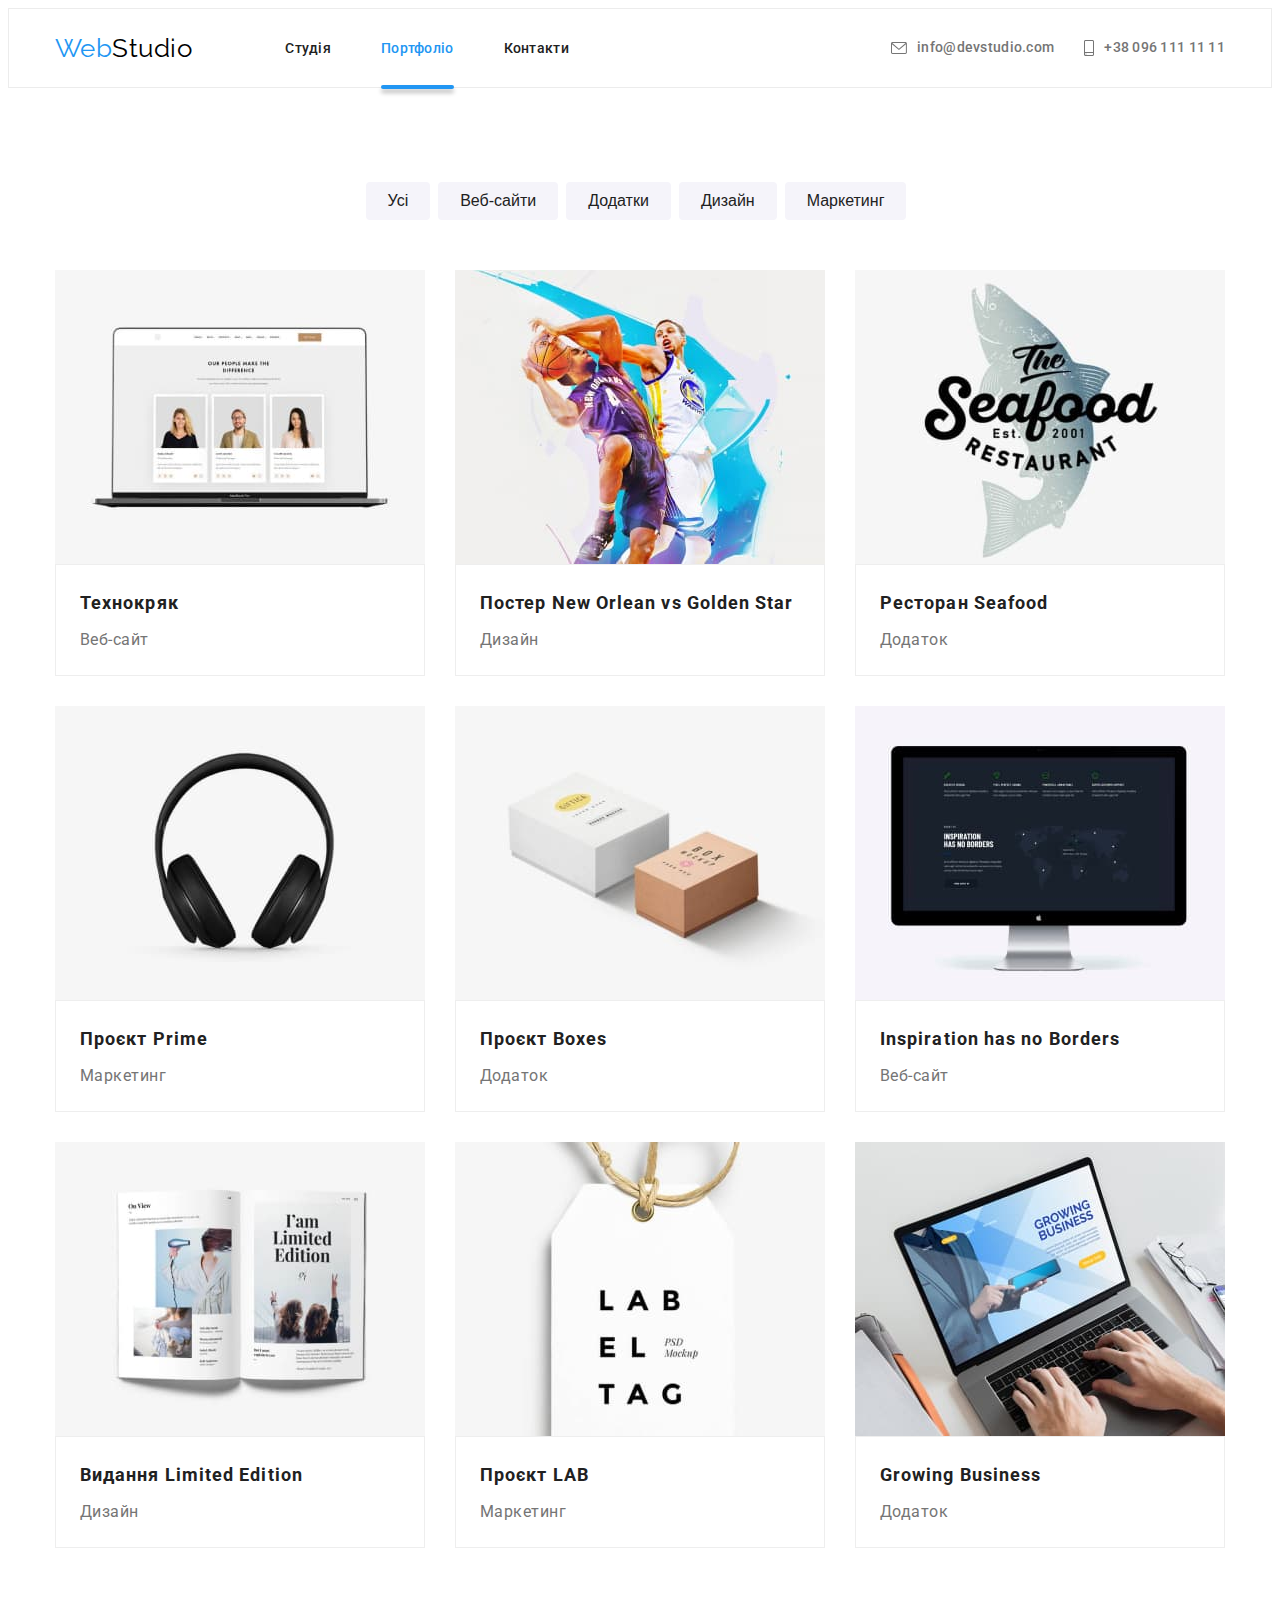
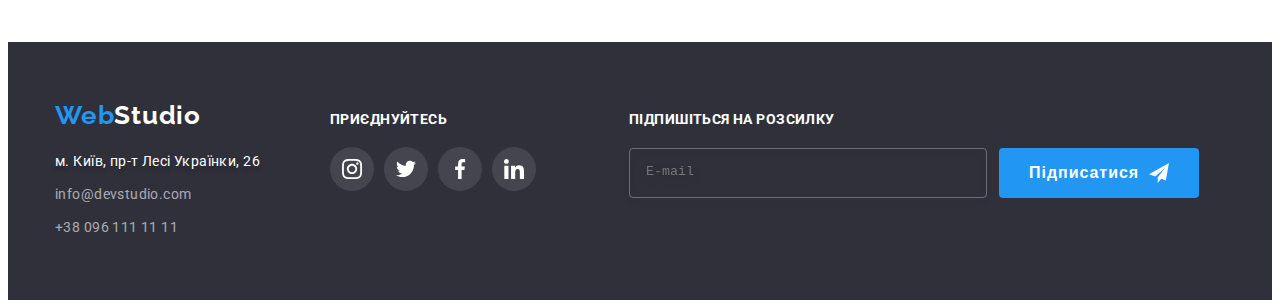
==== portfolio.html @ 1d41c0ed "Add files via upload" ====
<!DOCTYPE html>
<html lang="en">
 <head>
    <meta charset="UTF-8" />
    <title>portfolio</title>
    <link href="https://fonts.googleapis.com/css2?family=Raleway:wght@700&family=Roboto:wght@400;500;700;900&display=swap" rel="stylesheet">
    <link
    rel="stylesheet"
    href="https://cdnjs.cloudflare.com/ajax/libs/modern-normalize/1.1.0/modern-normalize.min.css"
    integrity="sha512-wpPYUAdjBVSE4KJnH1VR1HeZfpl1ub8YT/NKx4PuQ5NmX2tKuGu6U/JRp5y+Y8XG2tV+wKQpNHVUX03MfMFn9Q=="
    crossorigin="anonymous"
    referrerpolicy="no-referrer"
    />
    <link rel="stylesheet" href="./css/styles.css">
 </head>
 <body>
<!--Header-->
<header class="header-indent">
   <div class="container list-nav">  
      <a href="./index.html" class="logo">Web<span class="logo-header">Studio</span></a>
     <nav>
       <ul class="container-list">
         <li class="item"><a href="./index.html" class="link ">Студія</a></li>
         <li class="item"><a href="" class="link current">Портфоліо</a></li>
         <li class="item"><a href="" class="link">Контакти</a></li>
       </ul>  
     </nav>    
       <ul class="container-list">
         <li class="contacs-item">
           <a href="mailto:info@devstudio.com " class="contacts">
           <svg class="contacts-img" width="16" height="12"><use href="./images/icons.svg#icon-envelope"></use></svg>
           info@devstudio.com
           </a>
         </li>
         <li class="contacts-item">
           <a href="tel:+380961111111" class="contacts">
           <svg class="contacts-img" width="10" height="16"><use href="./images/icons.svg#icon-smartphone"></use></svg>
           +38 096 111 11 11
           </a>
        </li>
       </ul>
   </div>
 </header>
  <main>
     <section class="section">
        <div class="container">
           <h2 class="visually-hidden">Наше портфоліо</h2>    
           <ul class="button-indent">
              <li class="button-portfolio"><button type="button" class="filter">Усі</button></li>
              <li class="button-portfolio"><button type="button" class="filter">Веб-сайти</button></li>
              <li class="button-portfolio"><button type="button" class="filter">Додатки</button></li>
              <li class="button-portfolio"><button type="button" class="filter">Дизайн</button></li>
              <li class="button-portfolio"><button type="button" class="filter">Маркетинг</button></li> 
           </ul>  
            <ul class="portfolio-list">
               <li class="portfolio-img">
                  <a href="" class="portfolio-link">
                     <div class="portfolio-div-img">      
                    <img src="./images/images-portfolio/img(7).jpg" alt="Технокряк" width="370">
                    <p class="portfolio-img-text">Ресурс пропонує комплексні пропозиції з різним рівнем функціоналу та сервісів. Все це дозволить відвідувачу отримати вичерпні відомості про компанію чи приватну особу.</p>                
                     </div>
                    <div class="portfolio-div">
                     <h3 class="portfolio-title">Технокряк</h3>
                      <p class="portfolio-article">Веб-сайт</p>
                    </div>
                  </a> 
                  </li>
               <li class="portfolio-img">
                  <a href="" class="portfolio-link">
                     <div class="portfolio-div-img">                       <div class="portfolio-img-div"></div>
                       <img src="./images/images-portfolio/img(8).jpg" alt="Постер New Orlean vs Golden Star" width="370">
                       <p class="portfolio-img-text">Ресурс пропонує комплексні пропозиції з різним рівнем функціоналу та сервісів. Все це дозволить відвідувачу отримати вичерпні відомості про компанію чи приватну особу.</p>                
                     </div>
                  <div class="portfolio-div">
                     <h3 class="portfolio-title">Постер New Orlean vs Golden Star</h3>
                      <p class="portfolio-article">Дизайн</p>
                   </div>
                  </a>   
                  </li>
               <li class="portfolio-img">
                  <a href="" class="portfolio-link">
                     <div class="portfolio-div-img">
                       <img src="./images/images-portfolio/img(9).jpg" alt="Ресторан Seafood" width="370">
                       <p class="portfolio-img-text">Ресурс пропонує комплексні пропозиції з різним рівнем функціоналу та сервісів. Все це дозволить відвідувачу отримати вичерпні відомості про компанію чи приватну особу.</p>                
                     </div>
                  <div class="portfolio-div">
                    <h3 class="portfolio-title">Ресторан Seafood</h3>
                     <p class="portfolio-article">Додаток</p>
                   </div>
                   </a> 
                  </li>
               <li class="portfolio-img">
                  <a href="" class="portfolio-link">
                     <div class="portfolio-div-img">
                       <img src="./images/images-portfolio/img(10).jpg" alt="Проєкт Prime" width="370">
                       <p class="portfolio-img-text">Ресурс пропонує комплексні пропозиції з різним рівнем функціоналу та сервісів. Все це дозволить відвідувачу отримати вичерпні відомості про компанію чи приватну особу.</p>                
                     </div>
                  <div class="portfolio-div">
                   <h3 class="portfolio-title">Проєкт Prime</h3>
                    <p class="portfolio-article">Маркетинг</p>
                   </div>
                   </a> 
                  </li>
               <li class="portfolio-img">
                  <a href="" class="portfolio-link">
                     <div class="portfolio-div-img">
                       <img src="./images/images-portfolio/img(11).jpg" alt="Проєкт Boxes" width="370">
                       <p class="portfolio-img-text">Ресурс пропонує комплексні пропозиції з різним рівнем функціоналу та сервісів. Все це дозволить відвідувачу отримати вичерпні відомості про компанію чи приватну особу.</p>                
                     </div>
                  <div class="portfolio-div">
                    <h3 class="portfolio-title">Проєкт Boxes</h3>
                     <p class="portfolio-article">Додаток</p>
                   </div>
                   </a> 
                  </li>
               <li class="portfolio-img">
                  <a href="" class="portfolio-link">
                     <div class="portfolio-div-img">
                       <img src="./images/images-portfolio/img(12).jpg" alt="Inspiration has no Borders" width="370">
                       <p class="portfolio-img-text">Ресурс пропонує комплексні пропозиції з різним рівнем функціоналу та сервісів. Все це дозволить відвідувачу отримати вичерпні відомості про компанію чи приватну особу.</p>                
                     </div>
                  <div class="portfolio-div">
                    <h3 class="portfolio-title">Inspiration has no Borders</h3>
                     <p class="portfolio-article">Веб-сайт</p>
                   </div>
                   </a> 
                  </li>
               <li class="portfolio-img">
                  <a href="" class="portfolio-link">
                     <div class="portfolio-div-img">
                       <img src="./images/images-portfolio/img(13).jpg" alt="Видання Limited Edition" width="370">
                       <p class="portfolio-img-text">Ресурс пропонує комплексні пропозиції з різним рівнем функціоналу та сервісів. Все це дозволить відвідувачу отримати вичерпні відомості про компанію чи приватну особу.</p>                
                     </div>
                  <div class="portfolio-div">
                    <h3 class="portfolio-title">Видання Limited Edition</h3>
                     <p class="portfolio-article">Дизайн</p>
                   </div>
                   </a> 
                  </li>
               <li class="portfolio-img">
                  <a href="" class="portfolio-link">
                     <div class="portfolio-div-img">
                       <img src="./images/images-portfolio/img(14).jpg" alt="Проєкт LAB" width="370">
                       <p class="portfolio-img-text">Ресурс пропонує комплексні пропозиції з різним рівнем функціоналу та сервісів. Все це дозволить відвідувачу отримати вичерпні відомості про компанію чи приватну особу.</p>                
                     </div>
                  <div class="portfolio-div">
                    <h3 class="portfolio-title">Проєкт LAB</h3>
                     <p class="portfolio-article">Маркетинг</p>
                   </div>
                   </a> 
                  </li>
               <li class="portfolio-img">
                  <a href="" class="portfolio-link">
                     <div class="portfolio-div-img">
                       <img src="./images/images-portfolio/img(15).jpg" alt="Growing Business" width="370">
                       <p class="portfolio-img-text">Ресурс пропонує комплексні пропозиції з різним рівнем функціоналу та сервісів. Все це дозволить відвідувачу отримати вичерпні відомості про компанію чи приватну особу.</p>                
                     </div>
                  <div class="portfolio-div">
                    <h3 class="portfolio-title">Growing Business</h3>
                     <p class="portfolio-article">Додаток</p>
                   </div>
                   </a> 
                  </li>
           </ul>
        </div>
     </section>
  </main>
<!--Footer-->   
<footer class="footer-background footer-indent">
   <div class="container container-footer">
      <address>
         <a href="./index.html" class="logo-footer">Web<span class="logo-footer-span">Studio</span></a>
           <ul class="footer-style contacts-indent">
               <li class="contacts-text"><a href="https://goo.gl/maps/eGRj9WZt3pjUke1s7" target="_blank" rel="noopener noreferrer" class="location"> м. Київ, пр-т Лесі Українки, 26</a></li>
               <li class="contacts-text"><a href="mailto:info@devstudio.com" class="contacts-footer">info@devstudio.com</a></li>
               <li class="contacts-text contacts-tel"><a href="tel:+380961111111" class="contacts-footer">+38 096 111 11 11</a></li>
           </ul>
      </address>
        <div>
         <h2 class="footer-social-head">Приєднуйтесь</h2>
           <ul class="footer-list">
                 <li class="footer-item">
                    <a href="" class="footer-link">
                       <svg class="footer-icon" width="20" height="20">
                          <use href="./images/icons.svg#icon-instagram">
                          </use>
                       </svg>
                    </a>
                 </li>
                 <li class="footer-item">
                    <a href="" class="footer-link">
                       <svg class="footer-icon" width="20" height="20">
                          <use href="./images/icons.svg#icon-twitter">
                          </use>
                       </svg>
                    </a>
                 </li>
                 <li class="footer-item">
                    <a href="" class="footer-link">
                       <svg class="footer-icon" width="20" height="20">
                          <use href="./images/icons.svg#icon-facebook">
                          </use>
                       </svg>
                    </a>
                 </li>
                 <li class="footer-item">
                    <a href="" class="footer-link">
                       <svg class="footer-icon" width="20" height="20">
                          <use href="./images/icons.svg#icon-linkedin">
                          </use>
                       </svg>
                    </a>
                 </li>
              </ul>
        </div>
        <div>
           <div>
             <h2 class="footer-head">Підпишіться на розсилку</h2>
             <ul class="footer-mail-sub">
              <li>
               <label for="email"></label>
               <textarea name="email" id="email" placeholder="E-mail" class="footer-textarea"></textarea>
              </li>
              <li>
               <a href="" class="btn-sub-link">
                 <button type="sumbit" class="footer-btn-sub footer-btn-text">Підписатися
                  <svg class="footer-icon-sub" width="24" height="24">
                    <use href="./images/icons-modal.svg#icon-icon-send"></use>
                  </svg>
                 </button>
              </a>
              </li>
             </ul>   
           </div> 
        </div> 
   </div>             
 </footer>
 </body>
</html>
---- css/styles.css ----
* {
    box-sizing: border-box;
}


:root {
    --primary-text-color: #000000;
    --title-text-color: #212121 ;
    --accent-color: #2196F3 ;
    --contact-text-color: #757575;
    --body-color: #FFFFFF;
    --background-primary-color: #2F303A;
    --filter-text-color: #F5F4FA;
    --contacts-footer-color: rgba(255, 255, 255, 0.6);
}

p,
h1,
h2,
h3,
h4,
h5,
h6 {
    margin: 0;
}


ul,ol{
    margin: 0;
    padding-left: 0;
}

img {
    display: block;
}



/*Body*/

body {
    font-family: "Roboto", sans-serif;
    color: var(--title-text-color);
    background-color: var(--body-color);
    letter-spacing: 0.03em;
}

ul {
    list-style: none;
}


.container {
    width: 1200px;
    padding-left: 15px;
    padding-right: 15px;
    margin: 0 auto;
}

.list {
    padding: 0;
    margin: 0;
    list-style: none;
}


/*Header*/

.header-indent {
    display: flex;
    align-items: center;
    height: 80px;
    border: 1px solid #ECECEC;
}

/*Logo*/

.logo {
    margin-right: 93px;
    color: var(--accent-color);
    font-family: "Raleway", sans-serif;
    font-size: 26px;
    line-height: 1,19;
    text-decoration: none;
}

.logo-header {
    color: var(--primary-text-color);
}


/* Site nav*/

.container-list {
    display: flex;
    padding-top: 24px;
    padding-bottom: 25px;
    margin-left: auto;

} 

.link {
    position: relative;
    color: var(--title-text-color);
    font-weight: 500;
    font-size: 14px;
    line-height: 1.15;
    letter-spacing: 0.02em;
    text-decoration: none;
    transition-property: color;
    transition-duration: 250ms ;
    transition-timing-function: cubic-bezier(0.4, 0, 0.2, 1);
}


.link:hover,
.link:focus {  
    color: var(--accent-color);
    transition: fill 250ms cubic-bezier(0.4, 0, 0.2, 1);
}

.current {
    position: relative;
    color: var(--accent-color); 
}

.current::after {
    display: flex;
    content: '';
    position: absolute;
    width: 100%;
    height: 4px;
    top: 45px;
    border-radius: 2px;
    background-color: var(--accent-color);
    box-shadow: 0px 4px 4px rgba(0, 0, 0, 0.25);
}


.list-nav {
    display: flex;
    align-items: center;
}


.item {
    margin-right: 50px;
}


/*Contacts*/

.contacts-item {
    
}

.contacts { 
    margin-left: 30px;
    color: var(--contact-text-color);
    font-weight: 500;
    font-size: 14px;
    line-height: 1.15;
    display: flex;
    align-items: center;
    justify-content: center;
    letter-spacing: 0.02em;
    text-decoration: none;
    transition-property: color;
    transition-duration: 250ms ;
    transition-timing-function: cubic-bezier(0.4, 0, 0.2, 1);
}

.contacts-img {
    margin-right: 10px;
    fill: currentColor;
    transition: fill 250ms cubic-bezier(0.4, 0, 0.2, 1);
}

.contacts:hover,
.contacts:focus .contacts-img{
    color: var(--accent-color);
}


/*Hero*/


.section-hero {
    max-width: 1600px;
    padding-top: 200px;
    padding-bottom: 200px;
    background-image: linear-gradient(rgba(47, 48, 58, 0.4),
         rgba(47, 48, 58, 0.4)),
           url(../images/images/imghero.jpg);
    background-size: cover;
    background-position: center;
    background-repeat: no-repeat;
}

.hero {
    margin: 0 auto;
    background-color: var(--background-primary-color);
    text-align: center;
}
 
.hero-title {
    margin-bottom: 30px;
    margin-right: auto;
    margin-left: auto;
    width: 696px;
    height: 120px;
    color: var(--body-color);
    font-weight: 900;
    font-size: 44px;
    line-height: 1.4;
    letter-spacing: 0.06em;
}

/*Button*/

.button {
    width: 216px;
    height: 50px;
    color: var(--body-color);
    background-color:var(--accent-color);
    font-weight: 700;
    font-size: 16px;
    line-height: 1.88;
    cursor: grabbing;
    letter-spacing: 0.06em;
    box-shadow: 0px 4px 4px rgba(0, 0, 0, 0.15);
    border-radius: 4px;
    border: var(--body-color);
}

.button-text {
    padding: 10px;
    width: 152px;
    height: 30px;
}

/*Section*/

.section {
    padding-top: 94px;
    padding-bottom: 94px;
}

.section-title {
    margin-bottom: 50px;
    color: var(--title-text-color);
    font-weight: 700;
    font-size: 36px;
    line-height: 1.2;
    text-align: center;
}

.visually-hidden {
    position: absolute;
    width: 1px;
    height: 1px;
    margin: -1px;
    border: 0;
    padding: 0;
    white-space: nowrap;
    clip-path: inset(100%);
    clip: rect(0 0 0 0);
    overflow: hidden;
}

/*Features*/


.feature-list-icon {
    display: flex;
    margin-bottom: 30px;
    gap: 30px;
}

.feature-item {
    width: 270px;
    height: 120px;
    background-color: var(--filter-text-color);
    border-radius: 4px;
}

.feature-link {
    width: 100%;
    height: 100%;
    display: flex;
    align-items: center;
    justify-content: center;
}


.feature-list {
    display: flex;
    color: var(--contact-text-color);
    font-weight: 400;
    font-size: 14px;
    line-height: 1.71;
}

.feature-text {
    margin-right: 30px;
}

.title {
    margin-bottom: 10px;
    color: var(--title-text-color);
    font-weight: 700;
    font-size: 14px;
    line-height: 1.14;
    width: 270px;
}


.title-img {
    display: flex;
    filter: drop-shadow(0px 4px 4px rgba(0, 0, 0, 0.25));
}

.img {
    margin-right: 30px;
}

.title-position {
    position: relative;
}

.text-img {
    position: absolute;
    display: flex;
    justify-content: center;
    align-items: center;
    top: 224px;
    bottom: 0px;
    font-family: 'Roboto';
    font-weight: 700;
    font-size: 14px;
    line-height: 1.14;
    width: 370px;
    height: 70px;
    letter-spacing: 0.03em;
    text-transform: uppercase;
    color: var(--body-color);
    background-color: rgba(47, 48, 58, 0.8);
}


.section-line {
    padding-bottom: 94px;
}

/*Team*/

.team-bckg {
    background-color: var(--filter-text-color);
}

.team-list {
    display: flex;
    color: var(--contact-text-color);
    font-weight: 400;
    font-size: 16px;
    line-height: 1.9;
}

.our-team {
    margin-bottom: 50px;
}

.team-img {
    margin-right: 30px;
    box-shadow: 0px 1px 3px rgba(0, 0, 0, 0.12), 0px 1px 1px rgba(0, 0, 0, 0.14), 0px 2px 1px rgba(0, 0, 0, 0.2);
    border-radius: 0px 0px 4px 4px;
    background-color: var(--body-color);
    filter: drop-shadow(0px 4px 4px rgba(0, 0, 0, 0.25));
}


.team {
    padding-top: 30px;
    padding-bottom: 30px;
}

.team-title { 
    color: var(--title-text-color);
    font-weight: 500;
    font-size: 16px;
    line-height: 1.19;
    text-align: center;
}

.team-text {
    margin-top: 10px;
    margin-bottom: 16px;
    text-align: center;
}

.team-social-list {
    display: flex;
    justify-content: center;
    gap: 10px;
}

.team-social-item {
    width: 44px;
    height: 44px;
    fill: #AFB1B8;
}


.team-social-link {
    width: 100%;
    height: 100%;
    display: flex;
    align-items: center;
    justify-content: center;
    border-radius: 50%;
    background-color: var(--body-color);
    transition-property: background-color, box-shadow;
    transition-duration: 250ms ;
    transition-timing-function: cubic-bezier(0.4, 0, 0.2, 1);
}


.team-social-icon {
    fill: #AFB1B8;
    transition: fill 250ms cubic-bezier(0.4, 0, 0.2, 1);
}

.team-social-link:hover .team-social-icon,
.team-social-link:focus .team-social-icon {
    fill: var(--body-color);
}

.team-social-link:hover,
.team-social-link:focus {
    background-color: var(--accent-color);
    box-shadow: 0px 4px 4px rgba(0, 0, 0, 0.25);
}


/*Clients*/

.clients {
    margin-bottom: 50px;
    font-weight: 700;
    font-size: 36px;
    line-height: 42px;
    text-align: center;
    letter-spacing: 0.03em;
    color: var(--title-text-color);
}

.clients-list {
    display: flex;
    justify-content: center;
    gap: 30px;
}

.clients-item {
    width: 170px;
    height: 92px;
}

.clients-link {
    width: 100%;
    height: 100%;
    display: flex;
    align-items: center;
    justify-content: center;
    border: 1px solid #AFB1B8;
    border-radius: 4px;
    transition-property: border-color, box-shadow;
    transition-duration: 250ms ;
    transition-timing-function: cubic-bezier(0.4, 0, 0.2, 1);
}

.clients-icon {
    fill: #AFB1B8;
    transition: fill 250ms cubic-bezier(0.4, 0, 0.2, 1);
}

.clients-link:hover .clients-icon,
.clients-link:focus .clients-icon {
    fill: var(--accent-color);
}

.clients-link:hover,
.clients-link:focus {
    border-color: var(--accent-color);
    box-shadow: 0px 4px 4px rgba(0, 0, 0, 0.25);
}



/*Footer*/

.footer-background {
    background-color: var(--background-primary-color);
}

.footer-indent {
    padding-top: 60px;
    padding-bottom: 60px;
}

.container-footer {
    display: flex;
    align-items: baseline;
}


.logo-footer {
    font-family: 'Raleway';
    font-style: normal;
    font-weight: 700;
    font-size: 26px;
    line-height: 1.07;    
    letter-spacing: 0.03em;
    text-decoration: none;
    color: var(--accent-color);
}

.logo-footer-span {
    font-family: 'Raleway';
    font-style: normal;
    font-weight: 700;
    font-size: 26px;
    line-height: 1.07;    
    letter-spacing: 0.03em;
    color: var(--body-color);
}


.contacts-indent {
    margin-top: 20px;
}

.location {
    color: var(--body-color);
    font-family: 'Roboto';
    font-style: normal;
    font-weight: 400;
    font-size: 14px;
    line-height: 1.71;
    letter-spacing: 0.03em;
    margin-bottom: 9px;
    text-decoration: none;
    text-shadow: 0px 4px 4px rgba(0, 0, 0, 0.25);
    transition-property: color;
    transition-duration: 250ms ;
    transition-timing-function: cubic-bezier(0.4, 0, 0.2, 1);
}

.location:hover,
.location:focus {
    color: var(--accent-color);
}

.contacts-footer {
    color: var(--contacts-footer-color);
    font-family: 'Roboto';
    font-style: normal;
    font-weight: 400;
    font-size: 14px;
    line-height: 1.71;
    letter-spacing: 0.03em;
    text-decoration: none;
    transition-property: color;
    transition-duration: 250ms ;
    transition-timing-function: cubic-bezier(0.4, 0, 0.2, 1);
}

.contacts-footer:hover,
.contacts-footer:focus {
    color: var(--accent-color);
}

.contacts-text {
    margin-bottom: 9px;
}


.contacts-tel {
    margin: 0;
}


.footer-list {
    margin-left: 70px;
    display: flex;
    gap: 10px;
}


.footer-social-head {
    margin-left: 70px;
    margin-bottom: 20px;
    color: var(--body-color);
    font-weight: 700;
    font-size: 14px;
    line-height: 16px;
    letter-spacing: 0.03em;
    text-transform: uppercase;
}


.footer-item {
    width: 44px;
    height: 44px;
}

.footer-link {
    width: 100%;
    height: 100%;
    display: flex;
    align-items: center;
    justify-content: center;
    border-radius: 50%;
    background-color: rgba(255, 255, 255, 0.1);
    transition-property: background-color;
    transition-duration: 250ms ;
    transition-timing-function: cubic-bezier(0.4, 0, 0.2, 1);
}

.footer-icon {
    fill: var(--body-color);
    transition: fill 250ms cubic-bezier(0.4, 0, 0.2, 1);
}

.footer-link:hover .footer-icon,
.footer-link:focus .footer-icon {
    fill: var(--body-color);
    transition: fill 250ms cubic-bezier(0.4, 0, 0.2, 1);
}

.footer-link:hover,
.footer-link:focus {
    background-color: var(--accent-color);
    transition: background-color 250ms cubic-bezier(0.4, 0, 0.2, 1);
}


.footer-head {
    margin-left: 93px;
    margin-bottom: 20px;
    font-weight: 700;
    font-size: 14px;
    line-height: 1.17;
    letter-spacing: 0.03em;
    text-transform: uppercase;
    color: var(--body-color);
}

.footer-mail-sub {
    margin-left: 93px;
    display: flex;
    color: rgba(255, 255, 255, 0.3);
}


.footer-textarea {
    padding: 15px 16px;
    width: 358px;
    height: 50px;
    background-color: rgba(33, 150, 243, 0);   
    border: 1px solid rgba(255, 255, 255, 0.3);
    filter: drop-shadow(0px 4px 4px rgba(0, 0, 0, 0.15));
    border-radius: 4px;
    overflow: hidden;
    resize: none;
    transition-property: color, outline-color;
    transition-duration: 250ms ;
    transition-timing-function: cubic-bezier(0.4, 0, 0.2, 1);
}

.footer.textarea::placeholder {
    color: rgba(255, 255, 255, 0.6);
    font-weight: 400;
    font-size: 16px;
    line-height: 1.25;
    letter-spacing: 0.03em;
}

.footer-textarea:focus {
    color: var(--body-color);
    outline-color: var(--accent-color);
    transition: color 250ms cubic-bezier(0.4, 0, 0.2, 1),
                outline-color 250ms cubic-bezier(0.4, 0, 0.2, 1);    ;
}

.btn-sub-link {
    text-decoration: none;
}

.footer-btn-sub {
    display: flex;
    align-items: center;
    margin-left: 12px;
    width: 200px;
    height: 50px;
    cursor: pointer;
    background-color: var(--accent-color);
    border-radius: 4px;
    border-color: transparent;
}

.footer-btn-text {
    padding: 10px 28px;
    display: flex;
    align-items: center;
    justify-content: center;
    font-weight: 700;
    font-size: 16px;
    line-height: 1.88;
    text-align: center;
    letter-spacing: 0.06em;
    color: var(--body-color);
}

.footer-icon-sub {
    margin-left: 10px;
}


/*Backdrop*/

.backdrop {
    width: 100%;
    height: 100%;
    position: fixed;
    top: 0;
    background-color: rgba(0, 0, 0, 0.2);
    opacity: 1;
    transition-property: opacity;
    transition-duration: 350ms ;
    transition-timing-function: cubic-bezier(0.4, 0, 0.2, 1);
}


.is-hidden {
    opacity: 0;
    pointer-events: none;
    visibility: hidden;
}   

.backdrop.is-hidden .modal {
    transition: 350ms cubic-bezier(0.4, 0, 0.2, 1);
}

.modal {
    width: 528px;
    height: 581px;
    background-color: var(--body-color);
    border-radius: 4px;
    position: absolute;
    top: 50%;
    left: 50%;
    transform: translate( -50%, -50%) scale(1);
    transition-property: opacity;
    transition-duration: 250ms ;
    transition-timing-function: cubic-bezier(0.4, 0, 0.2, 1);
}

.button-icon-div {
    display: flex;
    flex-direction: row-reverse;
}

.button-icon {
    position: absolute;
    padding-right: 8px;
    padding-top: 8px;
    border: none;
    border-radius: 4px;
    cursor: pointer;
    background-color: var(--body-color);
}

.button-icon-svg {
    width: 30px;
    height: 30px;
    fill: currentColor;
    background-color: var(--body-color);
    border: 1px solid rgba(0, 0, 0, 0.1);
    border-radius: 50%;
    transition-property: fill;
    transition-duration: 250ms;
    transition-timing-function: cubic-bezier(0.4, 0, 0.2, 1);
}

.button-icon-svg:hover {
    fill: var(--accent-color);
    transition: 250ms cubic-bezier(0.4, 0, 0.2, 1);
}

/*Form*/

.form-head {
    padding-top: 40px;
    margin-bottom: 12px;
    font-weight: 700;
    font-size: 20px;
    line-height: 1.15;
    text-align: center;
    letter-spacing: 0.03em;
    color: var(--title-text-color);
}

.modal-form {
    margin: 0 auto;
    padding-left: 40px;
    padding-right: 40px;
    padding-bottom: 40px;
}

.modal-field {
   display: block;
   margin-bottom: 10px;
   font-weight: 400;
   font-size: 12px;
   line-height: 1.15;
   letter-spacing: 0.01em;
   color: rgba(117, 117, 117, 0.5);
}

.modal-label {
    font-weight: 400;
    font-size: 12px;
    line-height: 1.15;
    letter-spacing: 0.01em;
    color: var(--contact-text-color);
}

.modal-input-wrap {
    position: relative;
  }

.modal-input {
    width: 100%;
    height: 40px;
    border: 1px solid rgba(33, 33, 33, 0.2);
    border-radius: 4px;
    padding-left: 42px;
    transition-property: outline-color;
    transition-duration: 250ms;
    transition-timing-function: cubic-bezier(0.4, 0, 0.2, 1);
}

.modal-input:focus {
    outline-color: var(--accent-color);
    transition: outline 250ms cubic-bezier(0.4, 0, 0.2, 1);
}
  
.modal-input:focus + .modal-input-icon {
    fill: var(--accent-color);
    transition: fill 250ms cubic-bezier(0.4, 0, 0.2, 1);
}

.modal-input-icon {
    position: absolute;
    left: 12px;
    top: 50%;
    transform: translateY(-50%);
}


.textarea-modal::placeholder {
    font-weight: 400;
    font-size: 12px;
    line-height: 1.15;
    letter-spacing: 0.01em;
    color: rgba(117, 117, 117, 0.5);
}

.modal-label {
    margin-bottom: 4px;
    display: block;
}

.textarea-modal {
    width: 100%;
    height: 100px;
    border: 1px solid rgba(33, 33, 33, 0.2);
    border-radius: 4px;
    resize: none;
    padding: 10px;
    margin-bottom: 10px;
    transition-property: outline-color;
    transition-duration: 250ms;
    transition-timing-function: cubic-bezier(0.4, 0, 0.2, 1);
}

.textarea-modal:focus {

    outline-color: var(--accent-color);
    transition: outline-color 250ms cubic-bezier(0.4, 0, 0.2, 1);
}

.modal-check {
    margin-bottom: 30px;
}

.check-text {
    font-weight: 400;
    font-size: 14px;
    line-height: 1.71;
    letter-spacing: 0.03em;
    display: flex;
    align-items: center;
    justify-content: center;
}

.check-user-text {
    color: rgba(33, 150, 243, 1);
    text-decoration: underline;
    margin-left: 5px;
}

.check-text span {
    width: 16px;
    height: 15px;
    border: 2px solid #303030;
    display: block;
    border-radius: 2px;
    margin-right: 7px;
    display: flex;
    align-items: center;
    justify-content: center;
    fill: transparent;
}
 
.input-check:focus + .check-text span {
    border-color: var(--accent-color);
    transition: border-color 250ms cubic-bezier(0.4, 0, 0.2, 1);
}
  
.input-check:checked + .check-text span {
    background-color: var(--accent-color);
    border-color: transparent;
    fill: var(--body-color);
    transition: border-color 250ms cubic-bezier(0.4, 0, 0.2, 1),
                background-color 250ms cubic-bezier(0.4, 0, 0.2, 1),
                fill 250ms cubic-bezier(0.4, 0, 0.2, 1); ;
}

.button-submit {
    width: 200px;
    height: 50px;
    font-weight: 700;
    font-size: 16px;
    line-height: 1.88;
    display: flex;
    align-items: center;
    text-align: center;
    justify-content: center;
    letter-spacing: 0.06em;
    cursor: pointer;
    background-color: var(--accent-color);
    border-color: transparent;
    box-shadow: 0px 4px 4px rgba(0, 0, 0, 0.15);
    border-radius: 4px;
    color: var(--body-color);
    margin: 0 auto;
}



/*Portfolio*/

/*Filters*/


.button-indent {
    justify-content: center;
    display: flex;
    margin-bottom: 50px;;
}

.button-portfolio {
    margin-right: 8px;
}

.filter {
    padding: 6px 22px;
    color: var(--title-text-color);
    background-color: var(--filter-text-color);
    font-weight: 500;
    font-size: 16px;
    line-height: 1.63;
    cursor: pointer;
    border-radius: 4px;
    border: transparent;
    transition-property: color, background-color, filter;
    transition-duration: 250ms ;
    transition-timing-function: cubic-bezier(0.4, 0, 0.2, 1);
}

.filter:hover,
.filter:focus{
    color: var(--body-color);
    background-color: var(--accent-color);
    filter: drop-shadow(0px 4px 4px rgba(0, 0, 0, 0.25));
}


/*Portfolio-list*/


.portfolio-list {
    display: flex;
    flex-wrap: wrap;
    color: var(--contact-text-color);
    font-weight: 400;
    font-size: 16px;
    line-height: 1.88;
    letter-spacing: 0.03em;
    gap: 30px;
}

.portfolio-img {
    display: flex;
    transition-property: transform;
}

.portfolio-img:hover .portfolio-img-text,
.portfolio-img:focus .portfolio-img-text {
    transform: translateY(0%);
}

.portfolio-link {
    display: block;
    text-decoration: none;
    transition-property: box-shadow;
    transition-duration: 250ms ;
    transition-timing-function: cubic-bezier(0.4, 0, 0.2, 1);
}

.portfolio-link:hover .portfolio-img-text,
.portfolio-link:focus .portfolio-img-text {
    box-shadow: 0px 1px 1px rgba(0, 0, 0, 0.12), 
                0px 4px 4px rgba(0, 0, 0, 0.06), 
                1px 4px 6px rgba(0, 0, 0, 0.16);
}

.portfolio-div-img {
    position: relative;
    overflow: hidden;
}


.portfolio-img-text {
    position: absolute;
    padding: 63px 24px;
    top: 0;
    left: 0;
    font-weight: 400;
    font-size: 18px;
    line-height: 1.56;
    letter-spacing: 0.03em;
    color: var(--body-color);
    background-color: rgba(33, 150, 243, 0.9);
    transform: translateY(100%);
    transition: 250ms cubic-bezier(0.4, 0, 0.2, 1);
}

.portfolio-div {
    padding: 20px 24px;
    border: 1px solid #EEEEEE;
}

.portfolio-title {
    margin-bottom: 4px;
    color: var(--title-text-color);
    font-weight: 700;
    font-size: 18px;
    line-height: 2;
    letter-spacing: 0.06em;
}

.portfolio-article {
    font-weight: 400;
    font-size: 16px;
    line-height: 1.88;
    letter-spacing: 0.03em;
    color: var(--contact-text-color);
}
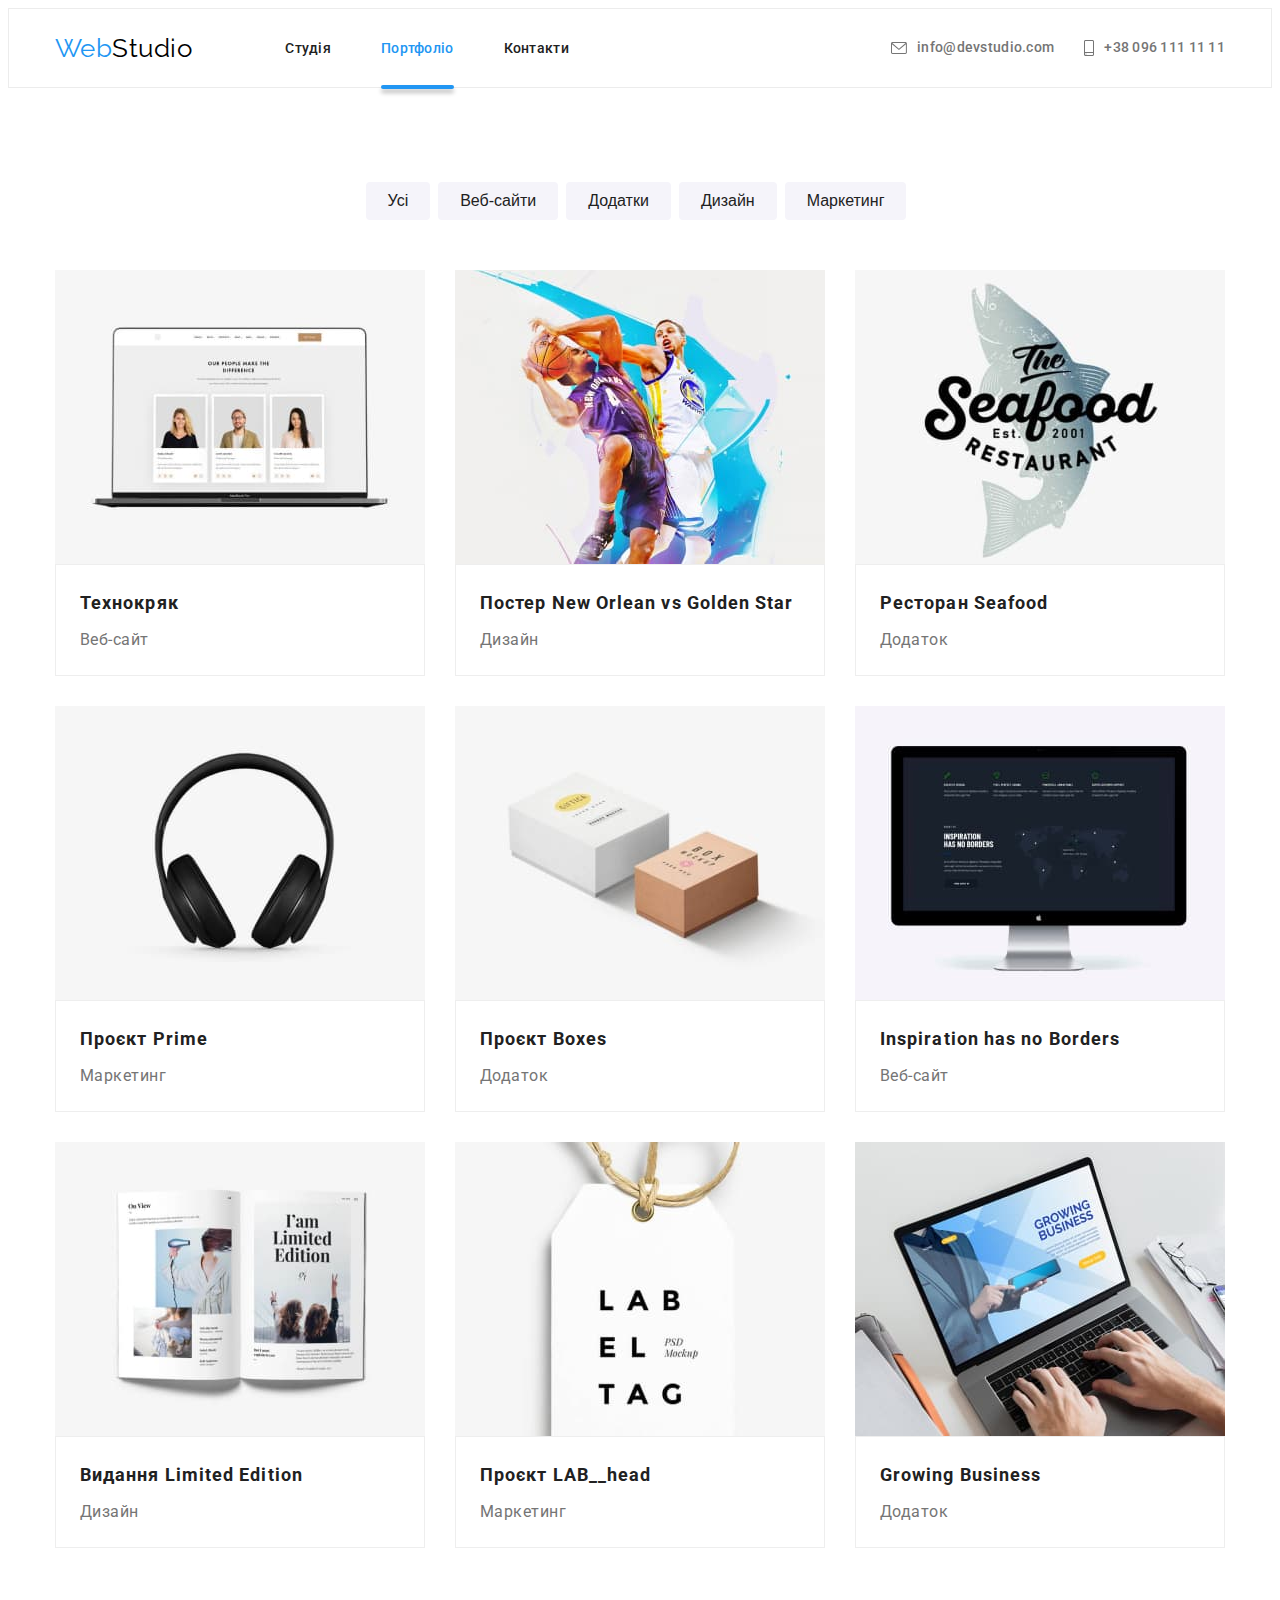
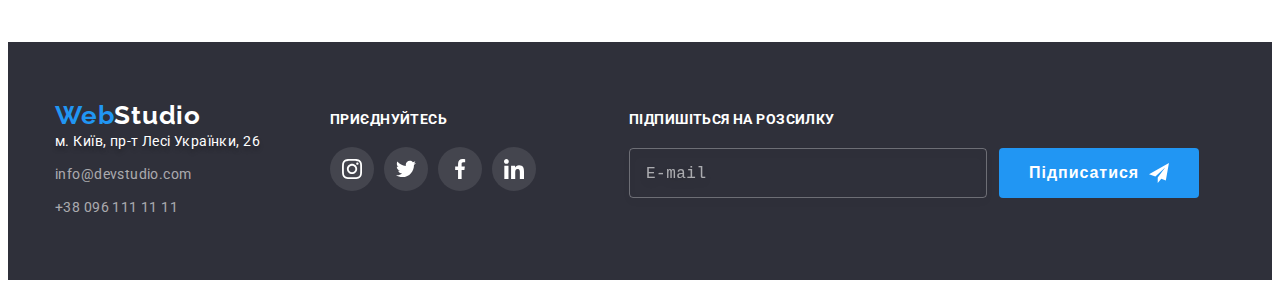
==== commit 61f6f1a1: "Add files via upload" ====
--- a/portfolio.html
+++ b/portfolio.html
@@ -11,201 +11,203 @@
     crossorigin="anonymous"
     referrerpolicy="no-referrer"
     />
-    <link rel="stylesheet" href="./css/styles.css">
+    <link rel="stylesheet" href="./css/main.min.css">
  </head>
- <body>
-<!--Header-->
-<header class="header-indent">
-   <div class="container list-nav">  
-      <a href="./index.html" class="logo">Web<span class="logo-header">Studio</span></a>
+<body>
+ <header class="header">
+   <div class="container header__nav">  
+      <a href="./index.html" class="logo">Web<span class="logo__span">Studio</span>
+      </a>
      <nav>
-       <ul class="container-list">
-         <li class="item"><a href="./index.html" class="link ">Студія</a></li>
-         <li class="item"><a href="" class="link current">Портфоліо</a></li>
-         <li class="item"><a href="" class="link">Контакти</a></li>
+       <ul class="header__list">
+         <li class="header__item">
+            <a href="./index.html" class="header__link">Студія</a></li>
+         <li class="header__item">
+            <a href="" class="header__link header--current">Портфоліо</a></li>
+         <li class="header__item">
+            <a href="" class="header__link">Контакти</a></li>
        </ul>  
      </nav>    
-       <ul class="container-list">
-         <li class="contacs-item">
-           <a href="mailto:info@devstudio.com " class="contacts">
-           <svg class="contacts-img" width="16" height="12"><use href="./images/icons.svg#icon-envelope"></use></svg>
+       <ul class="contacts">
+         <li>
+           <a href="mailto:info@devstudio.com " class="contacts__item">
+           <svg class="contacts__img" width="16" height="12"><use href="./images/icons.svg#icon-envelope"></use></svg>
            info@devstudio.com
            </a>
          </li>
-         <li class="contacts-item">
-           <a href="tel:+380961111111" class="contacts">
-           <svg class="contacts-img" width="10" height="16"><use href="./images/icons.svg#icon-smartphone"></use></svg>
+         <li>
+           <a href="tel:+380961111111" class="contacts__item">
+           <svg class="contacts__img" width="10" height="16"><use href="./images/icons.svg#icon-smartphone"></use></svg>
            +38 096 111 11 11
            </a>
         </li>
        </ul>
    </div>
  </header>
-  <main>
+ <main>
      <section class="section">
         <div class="container">
            <h2 class="visually-hidden">Наше портфоліо</h2>    
-           <ul class="button-indent">
-              <li class="button-portfolio"><button type="button" class="filter">Усі</button></li>
-              <li class="button-portfolio"><button type="button" class="filter">Веб-сайти</button></li>
-              <li class="button-portfolio"><button type="button" class="filter">Додатки</button></li>
-              <li class="button-portfolio"><button type="button" class="filter">Дизайн</button></li>
-              <li class="button-portfolio"><button type="button" class="filter">Маркетинг</button></li> 
+           <ul class="button__list">
+              <li class="button__portfolio"><button type="button" class="button__filters">Усі</button></li>
+              <li class="button__portfolio"><button type="button" class="button__filters">Веб-сайти</button></li>
+              <li class="button__portfolio"><button type="button" class="button__filters">Додатки</button></li>
+              <li class="button__portfolio"><button type="button" class="button__filters">Дизайн</button></li>
+              <li class="button__portfolio"><button type="button" class="button__filters">Маркетинг</button></li> 
            </ul>  
-            <ul class="portfolio-list">
-               <li class="portfolio-img">
-                  <a href="" class="portfolio-link">
-                     <div class="portfolio-div-img">      
+            <ul class="portfolio__list">
+               <li class="portfolio__items">
+                  <a href="" class="portfolio__link">
+                     <div class="portfolio__img">      
                     <img src="./images/images-portfolio/img(7).jpg" alt="Технокряк" width="370">
-                    <p class="portfolio-img-text">Ресурс пропонує комплексні пропозиції з різним рівнем функціоналу та сервісів. Все це дозволить відвідувачу отримати вичерпні відомості про компанію чи приватну особу.</p>                
-                     </div>
-                    <div class="portfolio-div">
-                     <h3 class="portfolio-title">Технокряк</h3>
-                      <p class="portfolio-article">Веб-сайт</p>
+                    <p class="portfolio__text">Ресурс пропонує комплексні пропозиції з різним рівнем функціоналу та сервісів. Все це дозволить відвідувачу отримати вичерпні відомості про компанію чи приватну особу.</p>                
+                     </div>
+                    <div class="portfolio__title">
+                     <h3 class="portfolio__head">Технокряк</h3>
+                      <p class="portfolio__article">Веб-сайт</p>
                     </div>
                   </a> 
                   </li>
-               <li class="portfolio-img">
-                  <a href="" class="portfolio-link">
-                     <div class="portfolio-div-img">                       <div class="portfolio-img-div"></div>
+               <li class="portfolio__items">
+                  <a href="" class="portfolio__link">
+                     <div class="portfolio__img">                    
                        <img src="./images/images-portfolio/img(8).jpg" alt="Постер New Orlean vs Golden Star" width="370">
-                       <p class="portfolio-img-text">Ресурс пропонує комплексні пропозиції з різним рівнем функціоналу та сервісів. Все це дозволить відвідувачу отримати вичерпні відомості про компанію чи приватну особу.</p>                
-                     </div>
-                  <div class="portfolio-div">
-                     <h3 class="portfolio-title">Постер New Orlean vs Golden Star</h3>
-                      <p class="portfolio-article">Дизайн</p>
+                       <p class="portfolio__text">Ресурс пропонує комплексні пропозиції з різним рівнем функціоналу та сервісів. Все це дозволить відвідувачу отримати вичерпні відомості про компанію чи приватну особу.</p>                
+                     </div>
+                  <div class="portfolio__title">
+                     <h3 class="portfolio__head">Постер New Orlean vs Golden Star</h3>
+                      <p class="portfolio__article">Дизайн</p>
                    </div>
                   </a>   
                   </li>
-               <li class="portfolio-img">
-                  <a href="" class="portfolio-link">
-                     <div class="portfolio-div-img">
+               <li class="portfolio__items">
+                  <a href="" class="portfolio__link">
+                     <div class="portfolio__img">
                        <img src="./images/images-portfolio/img(9).jpg" alt="Ресторан Seafood" width="370">
-                       <p class="portfolio-img-text">Ресурс пропонує комплексні пропозиції з різним рівнем функціоналу та сервісів. Все це дозволить відвідувачу отримати вичерпні відомості про компанію чи приватну особу.</p>                
-                     </div>
-                  <div class="portfolio-div">
-                    <h3 class="portfolio-title">Ресторан Seafood</h3>
-                     <p class="portfolio-article">Додаток</p>
-                   </div>
-                   </a> 
-                  </li>
-               <li class="portfolio-img">
-                  <a href="" class="portfolio-link">
-                     <div class="portfolio-div-img">
+                       <p class="portfolio__text">Ресурс пропонує комплексні пропозиції з різним рівнем функціоналу та сервісів. Все це дозволить відвідувачу отримати вичерпні відомості про компанію чи приватну особу.</p>                
+                     </div>
+                  <div class="portfolio__title">
+                    <h3 class="portfolio__head">Ресторан Seafood</h3>
+                     <p class="portfolio__article">Додаток</p>
+                   </div>
+                   </a> 
+                  </li>
+               <li class="portfolio__items">
+                  <a href="" class="portfolio__link">
+                     <div class="portfolio__img">
                        <img src="./images/images-portfolio/img(10).jpg" alt="Проєкт Prime" width="370">
-                       <p class="portfolio-img-text">Ресурс пропонує комплексні пропозиції з різним рівнем функціоналу та сервісів. Все це дозволить відвідувачу отримати вичерпні відомості про компанію чи приватну особу.</p>                
-                     </div>
-                  <div class="portfolio-div">
-                   <h3 class="portfolio-title">Проєкт Prime</h3>
-                    <p class="portfolio-article">Маркетинг</p>
-                   </div>
-                   </a> 
-                  </li>
-               <li class="portfolio-img">
-                  <a href="" class="portfolio-link">
-                     <div class="portfolio-div-img">
+                       <p class="portfolio__text">Ресурс пропонує комплексні пропозиції з різним рівнем функціоналу та сервісів. Все це дозволить відвідувачу отримати вичерпні відомості про компанію чи приватну особу.</p>                
+                     </div>
+                  <div class="portfolio__title">
+                   <h3 class="portfolio__head">Проєкт Prime</h3>
+                    <p class="portfolio__article">Маркетинг</p>
+                   </div>
+                   </a> 
+                  </li>
+               <li class="portfolio__items">
+                  <a href="" class="portfolio__link">
+                     <div class="portfolio__img">
                        <img src="./images/images-portfolio/img(11).jpg" alt="Проєкт Boxes" width="370">
-                       <p class="portfolio-img-text">Ресурс пропонує комплексні пропозиції з різним рівнем функціоналу та сервісів. Все це дозволить відвідувачу отримати вичерпні відомості про компанію чи приватну особу.</p>                
-                     </div>
-                  <div class="portfolio-div">
-                    <h3 class="portfolio-title">Проєкт Boxes</h3>
-                     <p class="portfolio-article">Додаток</p>
-                   </div>
-                   </a> 
-                  </li>
-               <li class="portfolio-img">
-                  <a href="" class="portfolio-link">
-                     <div class="portfolio-div-img">
+                       <p class="portfolio__text">Ресурс пропонує комплексні пропозиції з різним рівнем функціоналу та сервісів. Все це дозволить відвідувачу отримати вичерпні відомості про компанію чи приватну особу.</p>                
+                     </div>
+                  <div class="portfolio__title">
+                    <h3 class="portfolio__head">Проєкт Boxes</h3>
+                     <p class="portfolio__article">Додаток</p>
+                   </div>
+                   </a> 
+                  </li>
+               <li class="portfolio__items">
+                  <a href="" class="portfolio__link">
+                     <div class="portfolio__img">
                        <img src="./images/images-portfolio/img(12).jpg" alt="Inspiration has no Borders" width="370">
-                       <p class="portfolio-img-text">Ресурс пропонує комплексні пропозиції з різним рівнем функціоналу та сервісів. Все це дозволить відвідувачу отримати вичерпні відомості про компанію чи приватну особу.</p>                
-                     </div>
-                  <div class="portfolio-div">
-                    <h3 class="portfolio-title">Inspiration has no Borders</h3>
-                     <p class="portfolio-article">Веб-сайт</p>
-                   </div>
-                   </a> 
-                  </li>
-               <li class="portfolio-img">
-                  <a href="" class="portfolio-link">
-                     <div class="portfolio-div-img">
+                       <p class="portfolio__text">Ресурс пропонує комплексні пропозиції з різним рівнем функціоналу та сервісів. Все це дозволить відвідувачу отримати вичерпні відомості про компанію чи приватну особу.</p>                
+                     </div>
+                  <div class="portfolio__title">
+                    <h3 class="portfolio__head">Inspiration has no Borders</h3>
+                     <p class="portfolio__article">Веб-сайт</p>
+                   </div>
+                   </a> 
+                  </li>
+               <li class="portfolio__items">
+                  <a href="" class="portfolio__link">
+                     <div class="portfolio__img">
                        <img src="./images/images-portfolio/img(13).jpg" alt="Видання Limited Edition" width="370">
-                       <p class="portfolio-img-text">Ресурс пропонує комплексні пропозиції з різним рівнем функціоналу та сервісів. Все це дозволить відвідувачу отримати вичерпні відомості про компанію чи приватну особу.</p>                
-                     </div>
-                  <div class="portfolio-div">
-                    <h3 class="portfolio-title">Видання Limited Edition</h3>
-                     <p class="portfolio-article">Дизайн</p>
-                   </div>
-                   </a> 
-                  </li>
-               <li class="portfolio-img">
-                  <a href="" class="portfolio-link">
-                     <div class="portfolio-div-img">
+                       <p class="portfolio__text">Ресурс пропонує комплексні пропозиції з різним рівнем функціоналу та сервісів. Все це дозволить відвідувачу отримати вичерпні відомості про компанію чи приватну особу.</p>                
+                     </div>
+                  <div class="portfolio__title">
+                    <h3 class="portfolio__head">Видання Limited Edition</h3>
+                     <p class="portfolio__article">Дизайн</p>
+                   </div>
+                   </a> 
+                  </li>
+               <li class="portfolio__items">
+                  <a href="" class="portfolio__link">
+                     <div class="portfolio__img">
                        <img src="./images/images-portfolio/img(14).jpg" alt="Проєкт LAB" width="370">
-                       <p class="portfolio-img-text">Ресурс пропонує комплексні пропозиції з різним рівнем функціоналу та сервісів. Все це дозволить відвідувачу отримати вичерпні відомості про компанію чи приватну особу.</p>                
-                     </div>
-                  <div class="portfolio-div">
-                    <h3 class="portfolio-title">Проєкт LAB</h3>
-                     <p class="portfolio-article">Маркетинг</p>
-                   </div>
-                   </a> 
-                  </li>
-               <li class="portfolio-img">
-                  <a href="" class="portfolio-link">
-                     <div class="portfolio-div-img">
+                       <p class="portfolio__text">Ресурс пропонує комплексні пропозиції з різним рівнем функціоналу та сервісів. Все це дозволить відвідувачу отримати вичерпні відомості про компанію чи приватну особу.</p>                
+                     </div>
+                  <div class="portfolio__title">
+                    <h3 class="portfolio__head">Проєкт LAB__head</h3>                   
+                     <p class="portfolio__article">Маркетинг</p>
+                  </div>
+                   </a> 
+                  </li>
+               <li class="portfolio__items">
+                  <a href="" class="portfolio__link">
+                     <div class="portfolio__img">
                        <img src="./images/images-portfolio/img(15).jpg" alt="Growing Business" width="370">
-                       <p class="portfolio-img-text">Ресурс пропонує комплексні пропозиції з різним рівнем функціоналу та сервісів. Все це дозволить відвідувачу отримати вичерпні відомості про компанію чи приватну особу.</p>                
-                     </div>
-                  <div class="portfolio-div">
-                    <h3 class="portfolio-title">Growing Business</h3>
-                     <p class="portfolio-article">Додаток</p>
+                       <p class="portfolio__text">Ресурс пропонує комплексні пропозиції з різним рівнем функціоналу та сервісів. Все це дозволить відвідувачу отримати вичерпні відомості про компанію чи приватну особу.</p>                
+                     </div>
+                  <div class="portfolio__title">
+                    <h3 class="portfolio__head">Growing Business</h3>
+                     <p class="portfolio__article">Додаток</p>
                    </div>
                    </a> 
                   </li>
            </ul>
         </div>
      </section>
-  </main>
-<!--Footer-->   
-<footer class="footer-background footer-indent">
-   <div class="container container-footer">
+ </main>  
+ <footer class="footer footer__indent">
+   <div class="container footer__order">
       <address>
-         <a href="./index.html" class="logo-footer">Web<span class="logo-footer-span">Studio</span></a>
-           <ul class="footer-style contacts-indent">
-               <li class="contacts-text"><a href="https://goo.gl/maps/eGRj9WZt3pjUke1s7" target="_blank" rel="noopener noreferrer" class="location"> м. Київ, пр-т Лесі Українки, 26</a></li>
-               <li class="contacts-text"><a href="mailto:info@devstudio.com" class="contacts-footer">info@devstudio.com</a></li>
-               <li class="contacts-text contacts-tel"><a href="tel:+380961111111" class="contacts-footer">+38 096 111 11 11</a></li>
+         <a href="./index.html" class="logo__footer">Web<span class="span__footer">Studio</span></a>
+           <ul class="contacts__list">
+               <li class="contacts__text"><a href="https://goo.gl/maps/eGRj9WZt3pjUke1s7" target="_blank" rel="noopener noreferrer" class="contacts__location"> м. Київ, пр-т Лесі Українки, 26</a></li>
+               <li class="contacts__text"><a href="mailto:info@devstudio.com" class="contacts__footer">info@devstudio.com</a></li>
+               <li class="contacts__text contacts__tel"><a href="tel:+380961111111" class="contacts__footer">+38 096 111 11 11</a></li>
            </ul>
       </address>
         <div>
-         <h2 class="footer-social-head">Приєднуйтесь</h2>
-           <ul class="footer-list">
-                 <li class="footer-item">
-                    <a href="" class="footer-link">
-                       <svg class="footer-icon" width="20" height="20">
+         <h2 class="footer__social">Приєднуйтесь</h2>
+           <ul class="footer__list">
+                 <li class="footer__items">
+                    <a href="" class="footer__link">
+                       <svg class="footer__icon" width="20" height="20">
                           <use href="./images/icons.svg#icon-instagram">
                           </use>
                        </svg>
                     </a>
                  </li>
-                 <li class="footer-item">
-                    <a href="" class="footer-link">
-                       <svg class="footer-icon" width="20" height="20">
+                 <li class="footer__items">
+                    <a href="" class="footer__link">
+                       <svg class="footer__icon" width="20" height="20">
                           <use href="./images/icons.svg#icon-twitter">
                           </use>
                        </svg>
                     </a>
                  </li>
-                 <li class="footer-item">
-                    <a href="" class="footer-link">
-                       <svg class="footer-icon" width="20" height="20">
+                 <li class="footer__items">
+                    <a href="" class="footer__link">
+                       <svg class="footer__icon" width="20" height="20">
                           <use href="./images/icons.svg#icon-facebook">
                           </use>
                        </svg>
                     </a>
                  </li>
-                 <li class="footer-item">
-                    <a href="" class="footer-link">
-                       <svg class="footer-icon" width="20" height="20">
+                 <li class="footer__items">
+                    <a href="" class="footer__link">
+                       <svg class="footer__icon" width="20" height="20">
                           <use href="./images/icons.svg#icon-linkedin">
                           </use>
                        </svg>
@@ -215,16 +217,16 @@
         </div>
         <div>
            <div>
-             <h2 class="footer-head">Підпишіться на розсилку</h2>
-             <ul class="footer-mail-sub">
+             <h2 class="footer__head">Підпишіться на розсилку</h2>
+             <ul class="footer__mail">
               <li>
                <label for="email"></label>
-               <textarea name="email" id="email" placeholder="E-mail" class="footer-textarea"></textarea>
+               <textarea name="email" id="email" placeholder="E-mail" class="footer__textarea"></textarea>
               </li>
               <li>
-               <a href="" class="btn-sub-link">
-                 <button type="sumbit" class="footer-btn-sub footer-btn-text">Підписатися
-                  <svg class="footer-icon-sub" width="24" height="24">
+               <a href="" class="btn__link">
+                 <button type="sumbit" class="btn btn--text">Підписатися
+                  <svg class="btn__sub" width="24" height="24">
                     <use href="./images/icons-modal.svg#icon-icon-send"></use>
                   </svg>
                  </button>
@@ -235,5 +237,5 @@
         </div> 
    </div>             
  </footer>
- </body>
+</body>
 </html>
--- a/css/main.min.css
+++ b/css/main.min.css
@@ -0,0 +1 @@
+*{box-sizing:border-box}body{font-family:"Roboto",sans-serif;color:var(--title-text-color);background-color:var(--body-color);letter-spacing:.03em}.list{padding:0;margin:0;list-style:none}.section{padding-top:94px;padding-bottom:94px}.section__title{margin-bottom:50px;color:var(--title-text-color);font-weight:700;font-size:36px;line-height:1.2;text-align:center}p,h1,h2,h3,h4,h5,h6{margin:0}ul,ol{margin:0;padding-left:0}img{display:block}ul{list-style:none}.button{width:216px;height:50px;color:var(--body-color);background-color:var(--accent-color);font-weight:700;font-size:16px;line-height:1.88;cursor:grabbing;letter-spacing:.06em;box-shadow:0px 4px 4px rgba(0,0,0,.15);border-radius:4px;border:var(--body-color)}.button-text{padding:10px;width:152px;height:30px}.container{width:1200px;padding-left:15px;padding-right:15px;margin:0 auto}.button__list{justify-content:center;display:flex;margin-bottom:50px}.button__portfolio{margin-right:8px}.button__filters{padding:6px 22px;color:var(--title-text-color);background-color:var(--filter-text-color);font-weight:500;font-size:16px;line-height:1.63;cursor:pointer;border-radius:4px;border:rgba(0,0,0,0);transition-property:color,background-color,filter;transition-duration:250ms;transition-timing-function:cubic-bezier(0.4, 0, 0.2, 1)}.button__filters:hover,.button__filters:focus{color:var(--body-color);background-color:var(--accent-color);filter:drop-shadow(0px 4px 4px rgba(0, 0, 0, 0.25))}.backdrop{width:100%;height:100%;position:fixed;top:0;background-color:rgba(0,0,0,.2);opacity:1;transition-property:opacity;transition-duration:350ms;transition-timing-function:cubic-bezier(0.4, 0, 0.2, 1)}.is-hidden{opacity:0;pointer-events:none;visibility:hidden}.modal{width:528px;height:581px;background-color:var(--body-color);border-radius:4px;position:absolute;top:50%;left:50%;transform:translate(-50%, -50%) scale(1);transition-property:opacity;transition-duration:250ms;transition-timing-function:cubic-bezier(0.4, 0, 0.2, 1)}.backdrop.is-hidden .modal{transition:350ms cubic-bezier(0.4, 0, 0.2, 1)}.button__icons{display:flex;flex-direction:row-reverse}.button__icon{position:absolute;padding-right:8px;padding-top:8px;border:none;border-radius:4px;cursor:pointer;background-color:var(--body-color)}.button__svg{width:30px;height:30px;fill:currentColor;background-color:var(--body-color);border:1px solid rgba(0,0,0,.1);border-radius:50%;transition-property:fill;transition-duration:250ms;transition-timing-function:cubic-bezier(0.4, 0, 0.2, 1)}.button__svg:hover{fill:var(--accent-color);transition:250ms cubic-bezier(0.4, 0, 0.2, 1)}.header{display:flex;align-items:center;height:80px;border:1px solid #ececec}.header__nav{display:flex;align-items:center}.logo{margin-right:93px;color:var(--accent-color);font-family:"Raleway",sans-serif;font-size:26px;line-height:1,19;text-decoration:none}.logo__span{color:var(--primary-text-color)}.header__list{display:flex;padding-top:24px;padding-bottom:25px;margin-left:auto}.header__item{margin-right:50px}.header__link{position:relative;color:var(--title-text-color);font-weight:500;font-size:14px;line-height:1.15;letter-spacing:.02em;text-decoration:none;transition-property:color;transition-duration:250ms;transition-timing-function:cubic-bezier(0.4, 0, 0.2, 1)}.header__link:hover,.header__link:focus{color:var(--accent-color);transition:fill 250ms cubic-bezier(0.4, 0, 0.2, 1)}.header--current{position:relative;color:var(--accent-color)}.header--current::after{display:flex;content:"";position:absolute;width:100%;height:4px;top:45px;border-radius:2px;background-color:var(--accent-color);box-shadow:0px 4px 4px rgba(0,0,0,.25)}.contacts{display:flex;padding-top:24px;padding-bottom:25px;margin-left:auto}.contacts__item{margin-left:30px;color:var(--contact-text-color);font-weight:500;font-size:14px;line-height:1.15;display:flex;align-items:center;justify-content:center;letter-spacing:.02em;text-decoration:none;transition-property:color;transition-duration:250ms;transition-timing-function:cubic-bezier(0.4, 0, 0.2, 1)}.contacts__item:hover,.contacts__item:focus{color:var(--accent-color)}.contacts__img{margin-right:10px;fill:currentColor;transition:fill 250ms cubic-bezier(0.4, 0, 0.2, 1)}.hero{margin:0 auto;background-color:var(--background-primary-color);text-align:center}.hero--section{max-width:1600px;padding-top:200px;padding-bottom:200px;background-image:linear-gradient(rgba(47, 48, 58, 0.4), rgba(47, 48, 58, 0.4)),url(../images/images/imghero.jpg);background-size:cover;background-position:center;background-repeat:no-repeat}.hero__title{margin-bottom:30px;margin-right:auto;margin-left:auto;width:696px;height:120px;color:var(--body-color);font-weight:900;font-size:44px;line-height:1.4;letter-spacing:.06em}.feature{display:flex;margin-bottom:30px;gap:30px}.feature__list{width:270px;height:120px;background-color:var(--filter-text-color);border-radius:4px}.feature__link{width:100%;height:100%;display:flex;align-items:center;justify-content:center}.feature__section{display:flex;color:var(--contact-text-color);font-weight:400;font-size:14px;line-height:1.71}.feature__text{margin-right:30px}.feature__title{margin-bottom:10px;color:var(--title-text-color);font-weight:700;font-size:14px;line-height:1.14;width:270px}.section__line{padding-bottom:94px}.title__list{display:flex;filter:drop-shadow(0px 4px 4px rgba(0, 0, 0, 0.25))}.title__item{position:relative;margin-right:30px}.title__img{position:absolute;display:flex;justify-content:center;align-items:center;top:224px;bottom:0px;font-family:"Roboto";font-weight:700;font-size:14px;line-height:1.14;width:370px;height:70px;letter-spacing:.03em;text-transform:uppercase;color:var(--body-color);background-color:rgba(47,48,58,.8)}.section--background{background-color:var(--filter-text-color)}.team{display:flex;color:var(--contact-text-color);font-weight:400;font-size:16px;line-height:1.9}.team__items{margin-right:30px;box-shadow:0px 1px 3px rgba(0,0,0,.12),0px 1px 1px rgba(0,0,0,.14),0px 2px 1px rgba(0,0,0,.2);border-radius:0px 0px 4px 4px;background-color:var(--body-color);filter:drop-shadow(0px 4px 4px rgba(0, 0, 0, 0.25))}.team__list{padding-top:30px;padding-bottom:30px}.team__title{color:var(--title-text-color);font-weight:500;font-size:16px;line-height:1.19;text-align:center}.team__text{margin-top:10px;margin-bottom:16px;text-align:center}.social__list{display:flex;justify-content:center;gap:10px}.social__items{width:44px;height:44px;fill:#afb1b8}.social__link{width:100%;height:100%;display:flex;align-items:center;justify-content:center;border-radius:50%;background-color:var(--body-color);transition-property:background-color,box-shadow;transition-duration:250ms;transition-timing-function:cubic-bezier(0.4, 0, 0.2, 1)}.social__link:hover,.social__link:focus{background-color:var(--accent-color);box-shadow:0px 4px 4px rgba(0,0,0,.25)}.social__icon{fill:#afb1b8;transition:fill 250ms cubic-bezier(0.4, 0, 0.2, 1)}.social__link:hover .social__icon,.social__link:focus .social__icon{fill:var(--body-color)}.clients{display:flex;justify-content:center;gap:30px}.clients__items{width:170px;height:92px}.clients__link{width:100%;height:100%;display:flex;align-items:center;justify-content:center;border:1px solid #afb1b8;border-radius:4px;transition-property:border-color,box-shadow;transition-duration:250ms;transition-timing-function:cubic-bezier(0.4, 0, 0.2, 1)}.clients__link:hover,.clients__link:focus{border-color:var(--accent-color);box-shadow:0px 4px 4px rgba(0,0,0,.25)}.clients__icon{fill:#afb1b8;transition:fill 250ms cubic-bezier(0.4, 0, 0.2, 1)}.clients__link:hover .clients__icon,.clients__link:focus .clients__icon{fill:var(--accent-color)}.footer{background-color:var(--background-primary-color)}.footer__indent{padding-top:60px;padding-bottom:60px}.footer__order{display:flex;align-items:baseline}.logo__footer{font-family:"Raleway";font-style:normal;font-weight:700;font-size:26px;line-height:1.07;letter-spacing:.03em;text-decoration:none;color:var(--accent-color)}.span__footer{font-family:"Raleway";font-style:normal;font-weight:700;font-size:26px;line-height:1.07;letter-spacing:.03em;color:var(--body-color)}.contacts-list{margin-top:20px}.contacts__text{margin-bottom:9px}.contacts__location{color:var(--body-color);font-family:"Roboto";font-style:normal;font-weight:400;font-size:14px;line-height:1.71;letter-spacing:.03em;margin-bottom:9px;text-decoration:none;text-shadow:0px 4px 4px rgba(0,0,0,.25);transition-property:color;transition-duration:250ms;transition-timing-function:cubic-bezier(0.4, 0, 0.2, 1)}.contacts__location:hover,.contacts__location:focus{color:var(--accent-color)}.contacts__tel{margin:0}.contacts__footer{color:var(--contacts-footer-color);font-family:"Roboto";font-style:normal;font-weight:400;font-size:14px;line-height:1.71;letter-spacing:.03em;text-decoration:none;transition-property:color;transition-duration:250ms;transition-timing-function:cubic-bezier(0.4, 0, 0.2, 1)}.contacts__footer:hover,.contacts__footer:focus{color:var(--accent-color)}.footer__social{margin-left:70px;margin-bottom:20px;color:var(--body-color);font-weight:700;font-size:14px;line-height:16px;letter-spacing:.03em;text-transform:uppercase}.footer__list{margin-left:70px;display:flex;gap:10px}.footer__items{width:44px;height:44px}.footer__link{width:100%;height:100%;display:flex;align-items:center;justify-content:center;border-radius:50%;background-color:rgba(255,255,255,.1);transition-property:background-color;transition-duration:250ms;transition-timing-function:cubic-bezier(0.4, 0, 0.2, 1)}.footer__link:hover,.footer__link:focus{background-color:var(--accent-color);transition:background-color 250ms cubic-bezier(0.4, 0, 0.2, 1)}.footer__icon{fill:var(--body-color);transition:fill 250ms cubic-bezier(0.4, 0, 0.2, 1)}.footer__link:hover .footer__icon,.footer__link:focus .footer__icon{fill:var(--body-color);transition:fill 250ms cubic-bezier(0.4, 0, 0.2, 1)}.footer__head{margin-left:93px;margin-bottom:20px;font-weight:700;font-size:14px;line-height:1.17;letter-spacing:.03em;text-transform:uppercase;color:var(--body-color)}.footer__mail{margin-left:93px;display:flex;color:rgba(255,255,255,.3)}.footer__textarea{padding:15px 16px;width:358px;height:50px;background-color:rgba(33,150,243,0);border:1px solid rgba(255,255,255,.3);filter:drop-shadow(0px 4px 4px rgba(0, 0, 0, 0.15));border-radius:4px;overflow:hidden;resize:none;transition-property:color,outline-color;transition-duration:250ms;transition-timing-function:cubic-bezier(0.4, 0, 0.2, 1)}.footer__textarea::placeholder{color:rgba(255,255,255,.6);font-weight:400;font-size:16px;line-height:1.25;letter-spacing:.03em}.footer__textarea:focus{color:var(--body-color);outline-color:var(--accent-color);transition:color 250ms cubic-bezier(0.4, 0, 0.2, 1),outline-color 250ms cubic-bezier(0.4, 0, 0.2, 1)}.btn__link{text-decoration:none}.btn{display:flex;align-items:center;margin-left:12px;width:200px;height:50px;cursor:pointer;background-color:var(--accent-color);border-radius:4px;border-color:rgba(0,0,0,0)}.btn--text{padding:10px 28px;display:flex;align-items:center;justify-content:center;font-weight:700;font-size:16px;line-height:1.88;text-align:center;letter-spacing:.06em;color:var(--body-color)}.btn__sub{margin-left:10px}.form__head{padding-top:40px;margin-bottom:12px;font-weight:700;font-size:20px;line-height:1.15;text-align:center;letter-spacing:.03em;color:var(--title-text-color)}.form{margin:0 auto;padding-left:40px;padding-right:40px;padding-bottom:40px}.form__field{display:block;margin-bottom:10px;font-weight:400;font-size:12px;line-height:1.15;letter-spacing:.01em;color:rgba(117,117,117,.5)}.form__label{font-weight:400;font-size:12px;line-height:1.15;letter-spacing:.01em;color:var(--contact-text-color);margin-bottom:4px;display:block}.form__wrap{position:relative}.form__input{width:100%;height:40px;border:1px solid rgba(33,33,33,.2);border-radius:4px;padding-left:42px;transition-property:outline-color;transition-duration:250ms;transition-timing-function:cubic-bezier(0.4, 0, 0.2, 1)}.form__input:focus{outline-color:var(--accent-color);transition:outline 250ms cubic-bezier(0.4, 0, 0.2, 1)}.input__icon{position:absolute;left:12px;top:50%;transform:translateY(-50%)}.modal-input:focus+.input__icon{fill:var(--accent-color);transition:fill 250ms cubic-bezier(0.4, 0, 0.2, 1)}.textarea{width:100%;height:100px;border:1px solid rgba(33,33,33,.2);border-radius:4px;resize:none;padding:10px;margin-bottom:10px;transition-property:outline-color;transition-duration:250ms;transition-timing-function:cubic-bezier(0.4, 0, 0.2, 1)}.textarea::placeholder{font-weight:400;font-size:12px;line-height:1.15;letter-spacing:.01em;color:rgba(117,117,117,.5)}.textarea:focus{outline-color:var(--accent-color);transition:outline-color 250ms cubic-bezier(0.4, 0, 0.2, 1)}.form__check{margin-bottom:30px}.check__text{font-weight:400;font-size:14px;line-height:1.71;letter-spacing:.03em;display:flex;align-items:center;justify-content:center}.check__user{color:#2196f3;text-decoration:underline;margin-left:5px}.check__text span{width:16px;height:15px;border:2px solid #303030;display:block;border-radius:2px;margin-right:7px;display:flex;align-items:center;justify-content:center;fill:rgba(0,0,0,0)}.check__input:focus+.check__text span{border-color:var(--accent-color);transition:border-color 250ms cubic-bezier(0.4, 0, 0.2, 1)}.check__input:checked+.check__text span{background-color:var(--accent-color);border-color:rgba(0,0,0,0);fill:var(--body-color);transition:border-color 250ms cubic-bezier(0.4, 0, 0.2, 1),background-color 250ms cubic-bezier(0.4, 0, 0.2, 1),fill 250ms cubic-bezier(0.4, 0, 0.2, 1)}.button__submit{width:200px;height:50px;font-weight:700;font-size:16px;line-height:1.88;display:flex;align-items:center;text-align:center;justify-content:center;letter-spacing:.06em;cursor:pointer;background-color:var(--accent-color);border-color:rgba(0,0,0,0);box-shadow:0px 4px 4px rgba(0,0,0,.15);border-radius:4px;color:var(--body-color);margin:0 auto}.portfolio__list{display:flex;flex-wrap:wrap;color:var(--contact-text-color);font-weight:400;font-size:16px;line-height:1.88;letter-spacing:.03em;gap:30px}.portfolio__items{display:flex;transition-property:transform}.portfolio__link{display:block;text-decoration:none;transition-property:box-shadow;transition-duration:250ms;transition-timing-function:cubic-bezier(0.4, 0, 0.2, 1)}.portfolio__img{position:relative;overflow:hidden}.portfolio__text{position:absolute;padding:63px 24px;top:0;left:0;font-weight:400;font-size:18px;line-height:1.56;letter-spacing:.03em;color:var(--body-color);background-color:rgba(33,150,243,.9);transform:translateY(100%);transition:250ms cubic-bezier(0.4, 0, 0.2, 1)}.portfolio__img:hover .portfolio__text,.portfolio__img:focus .portfolio__text{transform:translateY(0%)}.portfolio__link:hover .portfolio__text,.portfolio__link:focus .portfolio__text{box-shadow:0px 1px 1px rgba(0,0,0,.12),0px 4px 4px rgba(0,0,0,.06),1px 4px 6px rgba(0,0,0,.16)}.portfolio__title{padding:20px 24px;border:1px solid #eee}.portfolio__head{margin-bottom:4px;color:var(--title-text-color);font-weight:700;font-size:18px;line-height:2;letter-spacing:.06em}.portfolio__article{font-weight:400;font-size:16px;line-height:1.88;letter-spacing:.03em;color:var(--contact-text-color)}.visually-hidden{position:absolute;width:1px;height:1px;margin:-1px;border:0;padding:0;white-space:nowrap;clip-path:inset(100%);clip:rect(0 0 0 0);overflow:hidden}:root{--primary-text-color: #000000;--title-text-color: #212121 ;--accent-color: #2196F3 ;--contact-text-color: #757575;--body-color: #FFFFFF;--background-primary-color: #2F303A;--filter-text-color: #F5F4FA;--contacts-footer-color: rgba(255, 255, 255, 0.6)}/*# sourceMappingURL=main.min.css.map */